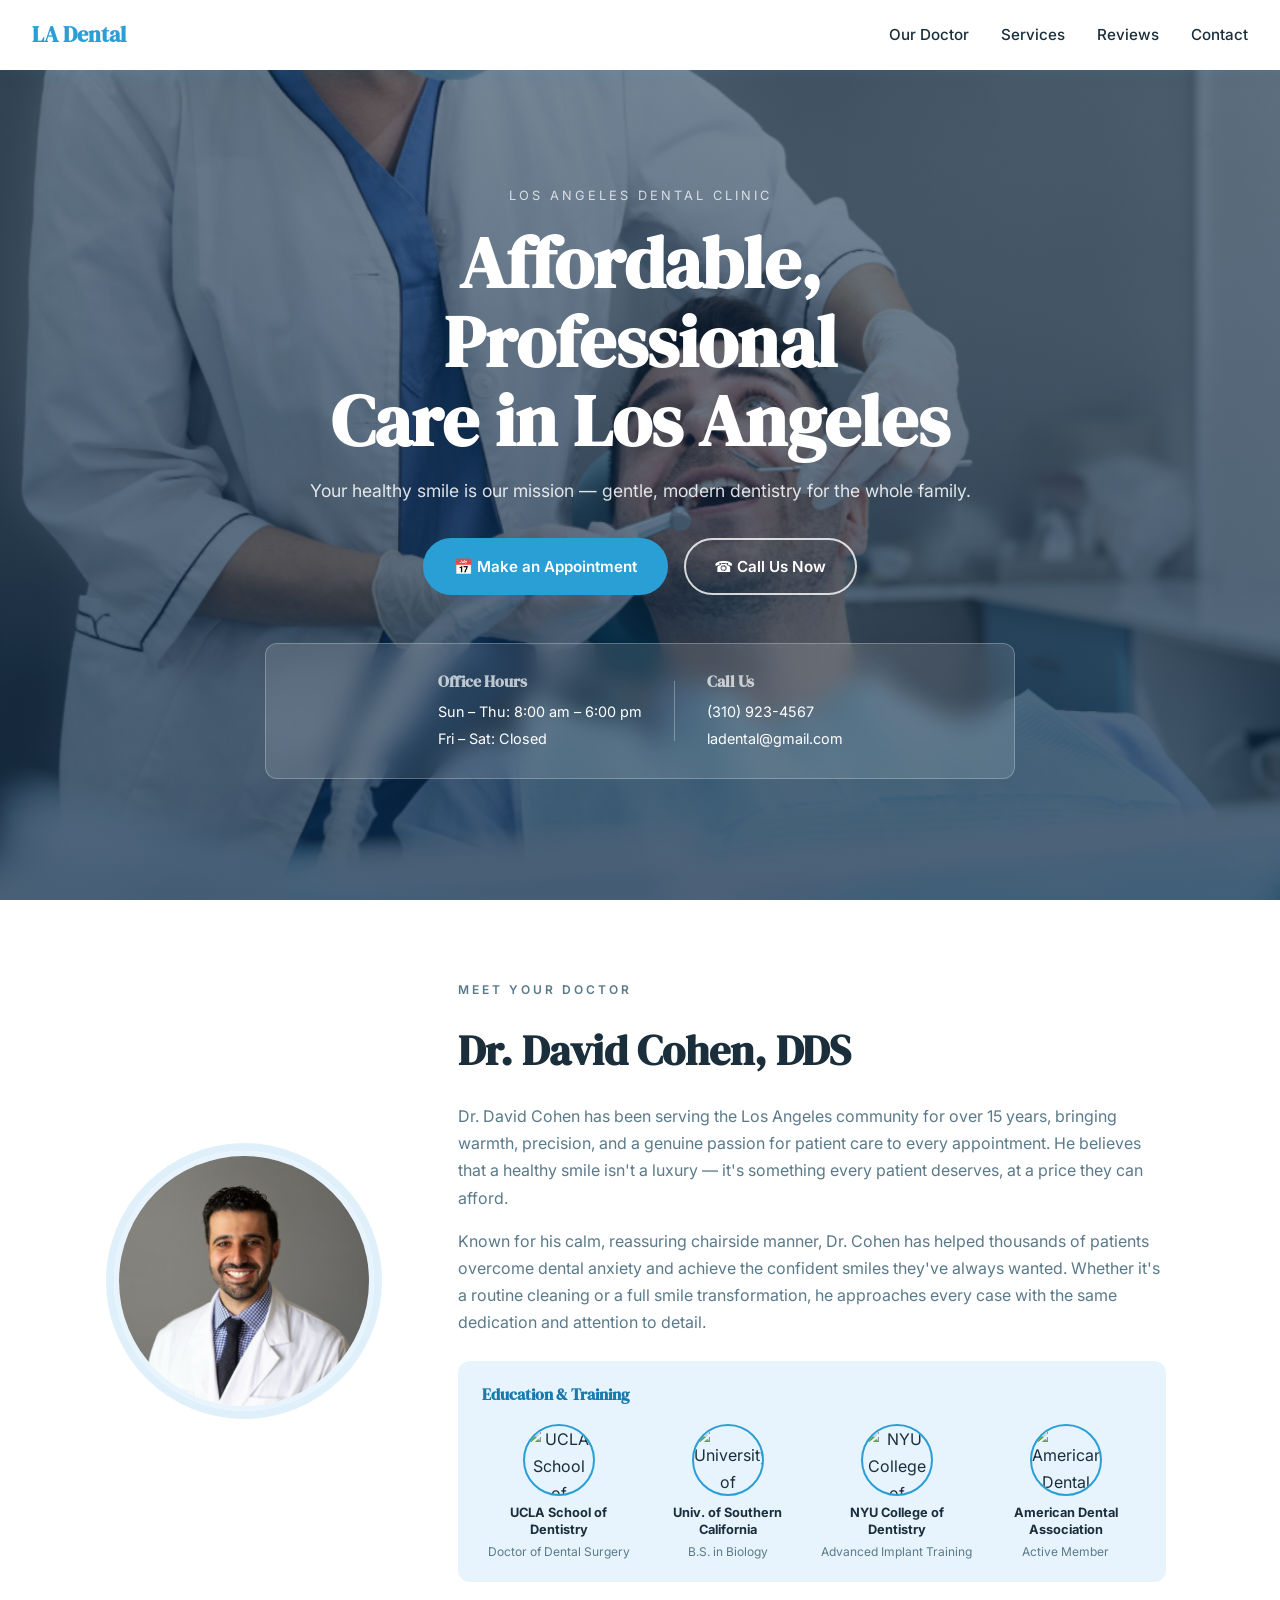
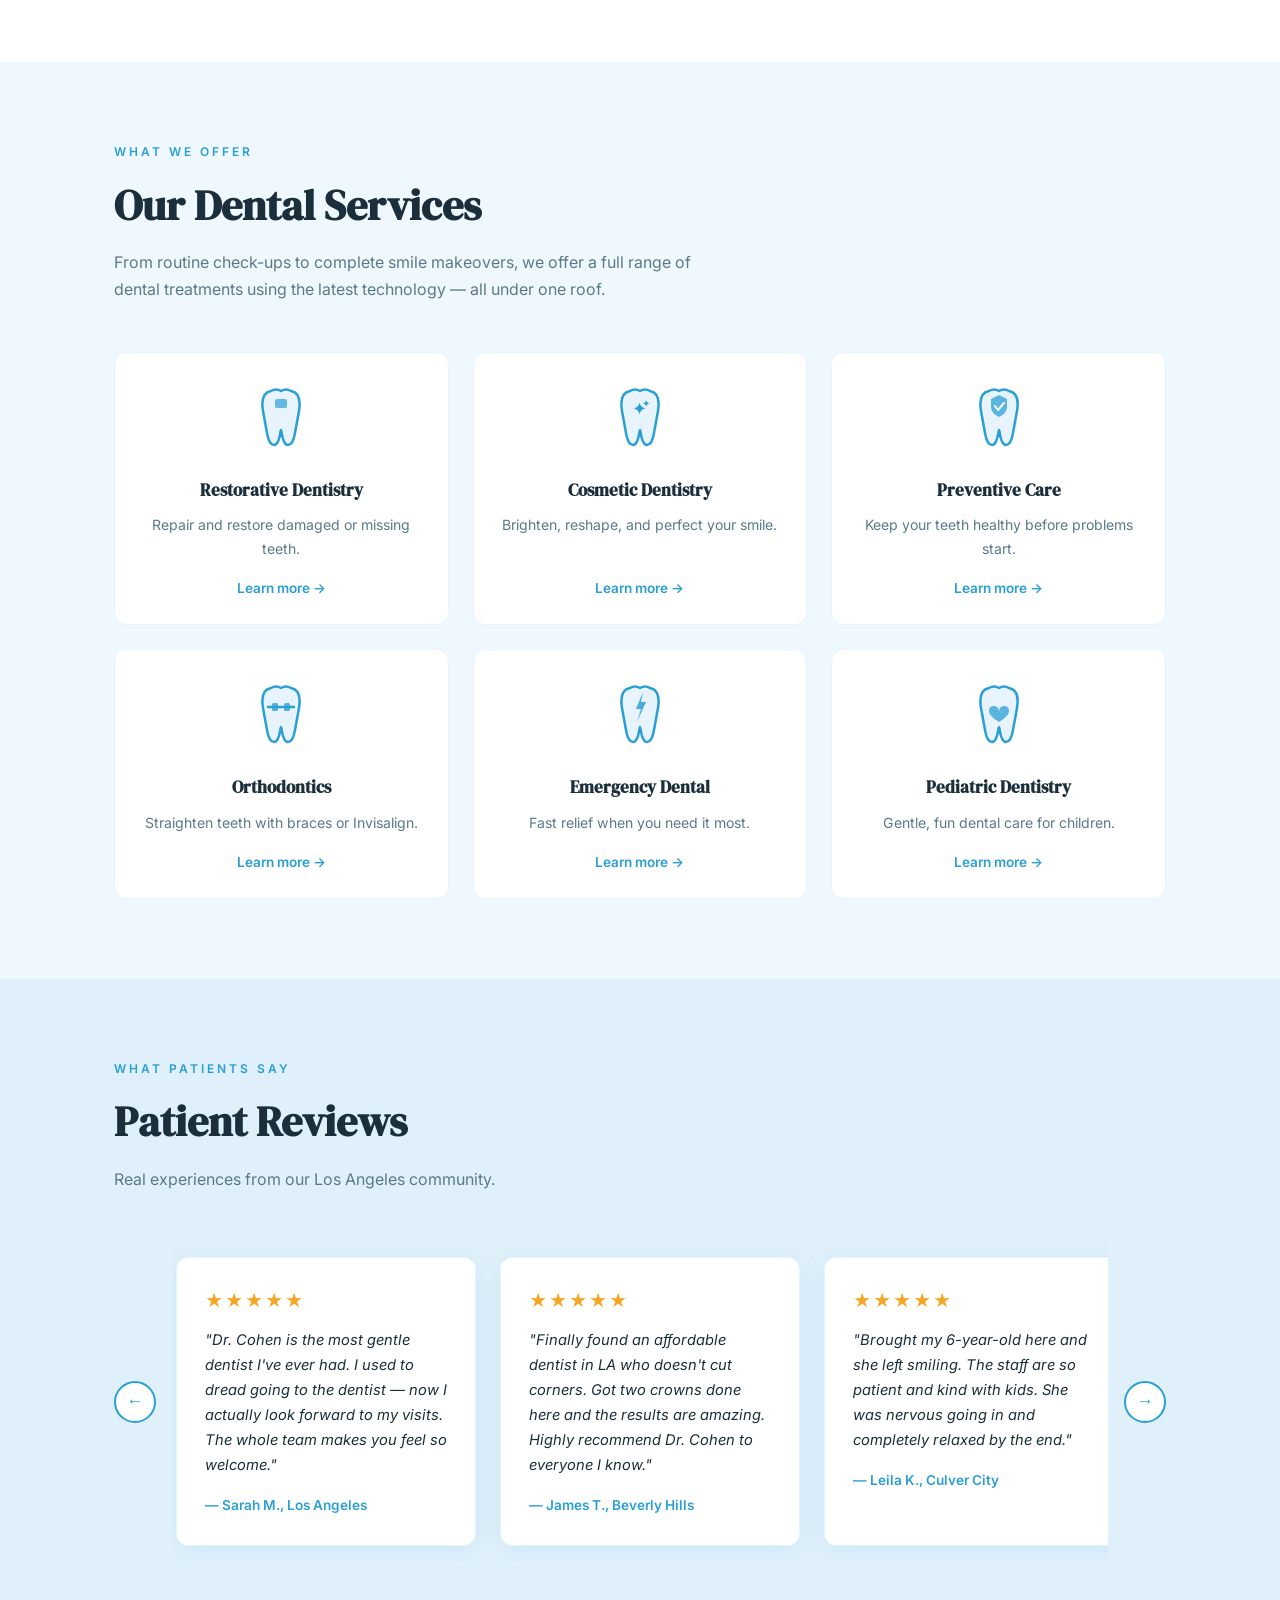
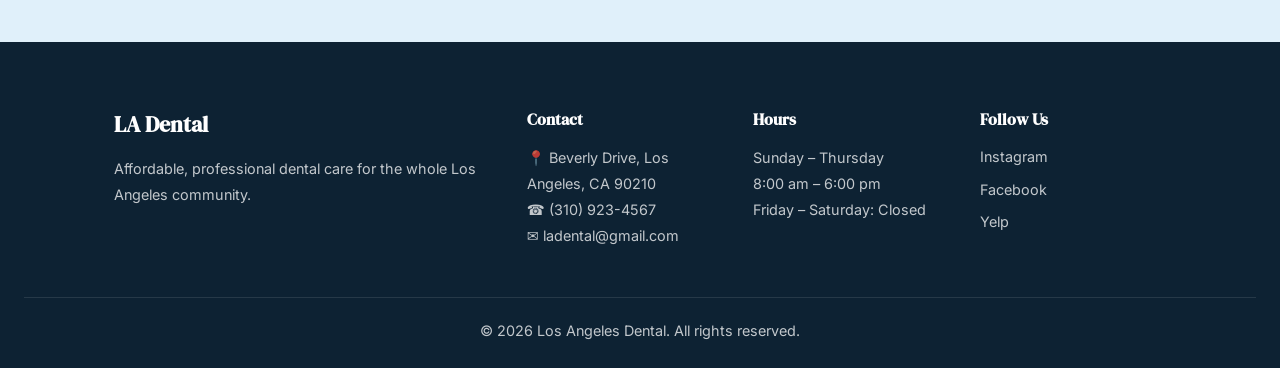
==== index.html @ fa9f9b4f "Initial commit — LA Dental website with all pages and images" ====
<!DOCTYPE html>
<html lang="en">
<head>
  <meta charset="UTF-8" />
  <meta name="viewport" content="width=device-width, initial-scale=1.0" />
  <title>Los Angeles Dental — Affordable Professional Care</title>
  <link rel="preconnect" href="https://fonts.googleapis.com" />
  <link rel="preconnect" href="https://fonts.gstatic.com" crossorigin />
  <link href="https://fonts.googleapis.com/css2?family=DM+Serif+Display:ital@0;1&family=Inter:wght@400;500;600&display=swap" rel="stylesheet" />
  <link rel="stylesheet" href="style.css" />
</head>
<body>

  <!-- NAVBAR -->
  <nav class="navbar">
    <a href="#hero" class="nav-logo">LA Dental</a>
    <button class="nav-toggle" id="navToggle" aria-label="Open navigation">
      <span></span><span></span><span></span>
    </button>
    <ul class="nav-links" id="navLinks">
      <li><a href="#about">Our Doctor</a></li>
      <li><a href="#services">Services</a></li>
      <li><a href="#reviews">Reviews</a></li>
      <li><a href="#footer">Contact</a></li>
    </ul>
  </nav>

  <!-- HERO -->
  <section class="hero" id="hero">
    <img class="hero-bg" src="begining photo.png" alt="Dentist treating a patient with a smile" />
    <div class="hero-overlay"></div>

    <div class="hero-content">
      <p class="hero-eyebrow">Los Angeles Dental Clinic</p>
      <h1>Affordable, Professional<br />Care in Los Angeles</h1>
      <p class="hero-tagline">Your healthy smile is our mission — gentle, modern dentistry for the whole family.</p>

      <div class="hero-buttons">
        <a href="https://wa.me/13109234567" class="btn btn-primary">📅 Make an Appointment</a>
        <a href="tel:+13109234567" class="btn btn-outline">☎ Call Us Now</a>
      </div>

      <!-- Frosted glass info box -->
      <div class="hero-info-box">
        <div class="info-col">
          <h4>Office Hours</h4>
          <p>Sun – Thu: 8:00 am – 6:00 pm</p>
          <p>Fri – Sat: Closed</p>
        </div>
        <div class="info-divider"></div>
        <div class="info-col">
          <h4>Call Us</h4>
          <p>(310) 923-4567</p>
          <p>ladental@gmail.com</p>
        </div>
      </div>
    </div>
  </section>

  <!-- ABOUT THE DOCTOR -->
  <section class="about section" id="about">
    <div class="container about-grid">
      <div class="about-image-wrap">
        <img src="dentist picture.jpeg" alt="Dr. David Cohen" class="doctor-photo" />
      </div>
      <div class="about-text">
        <p class="section-label">Meet Your Doctor</p>
        <h2>Dr. David Cohen, DDS</h2>
        <p>
          Dr. David Cohen has been serving the Los Angeles community for over 15 years,
          bringing warmth, precision, and a genuine passion for patient care to every
          appointment. He believes that a healthy smile isn't a luxury — it's something
          every patient deserves, at a price they can afford.
        </p>
        <p>
          Known for his calm, reassuring chairside manner, Dr. Cohen has helped thousands
          of patients overcome dental anxiety and achieve the confident smiles they've
          always wanted. Whether it's a routine cleaning or a full smile transformation,
          he approaches every case with the same dedication and attention to detail.
        </p>
        <div class="education">
          <h4>Education & Training</h4>
          <div class="school-row">

            <div class="school-card">
              <img src="https://placehold.co/80x80/e8f4fd/2a9fd6?text=UCLA" alt="UCLA School of Dentistry" />
              <div class="school-info">
                <strong>UCLA School of Dentistry</strong>
                <span>Doctor of Dental Surgery</span>
              </div>
            </div>

            <div class="school-card">
              <img src="https://placehold.co/80x80/e8f4fd/2a9fd6?text=USC" alt="University of Southern California" />
              <div class="school-info">
                <strong>Univ. of Southern California</strong>
                <span>B.S. in Biology</span>
              </div>
            </div>

            <div class="school-card">
              <img src="https://placehold.co/80x80/e8f4fd/2a9fd6?text=NYU" alt="NYU College of Dentistry" />
              <div class="school-info">
                <strong>NYU College of Dentistry</strong>
                <span>Advanced Implant Training</span>
              </div>
            </div>

            <div class="school-card">
              <img src="https://placehold.co/80x80/e8f4fd/2a9fd6?text=ADA" alt="American Dental Association" />
              <div class="school-info">
                <strong>American Dental Association</strong>
                <span>Active Member</span>
              </div>
            </div>

          </div>
        </div>
      </div>
    </div>
  </section>

  <!-- OUR SERVICES -->
  <section class="services section" id="services">
    <div class="container">
      <p class="section-label">What We Offer</p>
      <h2>Our Dental Services</h2>
      <p class="section-sub">
        From routine check-ups to complete smile makeovers, we offer a full range
        of dental treatments using the latest technology — all under one roof.
      </p>

      <div class="services-grid">

        <a class="service-card" href="restorative.html">
          <div class="service-icon">
            <!-- Tooth with filling mark -->
            <svg viewBox="0 0 60 72" fill="none" xmlns="http://www.w3.org/2000/svg">
              <path d="M12 26Q9 8 20 6Q25 3 30 6Q35 3 40 6Q51 8 48 26L44 48Q42 60 37 60Q33 60 31 50Q30.5 45 30 45Q29.5 45 29 50Q27 60 23 60Q18 60 16 48Z" fill="#e8f4fd" stroke="#2a9fd6" stroke-width="2.5" stroke-linejoin="round"/>
              <rect x="24" y="14" width="12" height="9" rx="2" fill="#2a9fd6" opacity="0.7"/>
            </svg>
          </div>
          <h3>Restorative Dentistry</h3>
          <p>Repair and restore damaged or missing teeth.</p>
          <span class="card-link">Learn more →</span>
        </a>

        <a class="service-card" href="cosmetic.html">
          <div class="service-icon">
            <!-- Tooth with sparkles -->
            <svg viewBox="0 0 60 72" fill="none" xmlns="http://www.w3.org/2000/svg">
              <path d="M12 26Q9 8 20 6Q25 3 30 6Q35 3 40 6Q51 8 48 26L44 48Q42 60 37 60Q33 60 31 50Q30.5 45 30 45Q29.5 45 29 50Q27 60 23 60Q18 60 16 48Z" fill="#e8f4fd" stroke="#2a9fd6" stroke-width="2.5" stroke-linejoin="round"/>
              <text x="22" y="30" font-size="18" fill="#2a9fd6">✦</text>
              <text x="32" y="22" font-size="10" fill="#2a9fd6">✦</text>
            </svg>
          </div>
          <h3>Cosmetic Dentistry</h3>
          <p>Brighten, reshape, and perfect your smile.</p>
          <span class="card-link">Learn more →</span>
        </a>

        <a class="service-card" href="preventive.html">
          <div class="service-icon">
            <!-- Tooth with shield check -->
            <svg viewBox="0 0 60 72" fill="none" xmlns="http://www.w3.org/2000/svg">
              <path d="M12 26Q9 8 20 6Q25 3 30 6Q35 3 40 6Q51 8 48 26L44 48Q42 60 37 60Q33 60 31 50Q30.5 45 30 45Q29.5 45 29 50Q27 60 23 60Q18 60 16 48Z" fill="#e8f4fd" stroke="#2a9fd6" stroke-width="2.5" stroke-linejoin="round"/>
              <path d="M30 10 L38 14 L38 22 Q38 28 30 32 Q22 28 22 22 L22 14 Z" fill="#2a9fd6" opacity="0.75"/>
              <polyline points="26,21 29,25 35,18" stroke="white" stroke-width="2" stroke-linecap="round" stroke-linejoin="round"/>
            </svg>
          </div>
          <h3>Preventive Care</h3>
          <p>Keep your teeth healthy before problems start.</p>
          <span class="card-link">Learn more →</span>
        </a>

        <a class="service-card" href="orthodontics.html">
          <div class="service-icon">
            <!-- Tooth with braces lines -->
            <svg viewBox="0 0 60 72" fill="none" xmlns="http://www.w3.org/2000/svg">
              <path d="M12 26Q9 8 20 6Q25 3 30 6Q35 3 40 6Q51 8 48 26L44 48Q42 60 37 60Q33 60 31 50Q30.5 45 30 45Q29.5 45 29 50Q27 60 23 60Q18 60 16 48Z" fill="#e8f4fd" stroke="#2a9fd6" stroke-width="2.5" stroke-linejoin="round"/>
              <line x1="16" y1="25" x2="44" y2="25" stroke="#2a9fd6" stroke-width="2.5"/>
              <rect x="21" y="21" width="6" height="8" rx="1.5" fill="#2a9fd6" opacity="0.8"/>
              <rect x="33" y="21" width="6" height="8" rx="1.5" fill="#2a9fd6" opacity="0.8"/>
            </svg>
          </div>
          <h3>Orthodontics</h3>
          <p>Straighten teeth with braces or Invisalign.</p>
          <span class="card-link">Learn more →</span>
        </a>

        <a class="service-card" href="emergency.html">
          <div class="service-icon">
            <!-- Tooth with lightning bolt -->
            <svg viewBox="0 0 60 72" fill="none" xmlns="http://www.w3.org/2000/svg">
              <path d="M12 26Q9 8 20 6Q25 3 30 6Q35 3 40 6Q51 8 48 26L44 48Q42 60 37 60Q33 60 31 50Q30.5 45 30 45Q29.5 45 29 50Q27 60 23 60Q18 60 16 48Z" fill="#e8f4fd" stroke="#2a9fd6" stroke-width="2.5" stroke-linejoin="round"/>
              <polygon points="33,10 26,27 31,27 27,40 36,20 31,20" fill="#2a9fd6" opacity="0.85"/>
            </svg>
          </div>
          <h3>Emergency Dental</h3>
          <p>Fast relief when you need it most.</p>
          <span class="card-link">Learn more →</span>
        </a>

        <a class="service-card" href="pediatric.html">
          <div class="service-icon">
            <!-- Small tooth with heart -->
            <svg viewBox="0 0 60 72" fill="none" xmlns="http://www.w3.org/2000/svg">
              <path d="M12 26Q9 8 20 6Q25 3 30 6Q35 3 40 6Q51 8 48 26L44 48Q42 60 37 60Q33 60 31 50Q30.5 45 30 45Q29.5 45 29 50Q27 60 23 60Q18 60 16 48Z" fill="#e8f4fd" stroke="#2a9fd6" stroke-width="2.5" stroke-linejoin="round"/>
              <path d="M30 30 Q30 24 25 24 Q20 24 20 29 Q20 34 30 40 Q40 34 40 29 Q40 24 35 24 Q30 24 30 30Z" fill="#2a9fd6" opacity="0.75"/>
            </svg>
          </div>
          <h3>Pediatric Dentistry</h3>
          <p>Gentle, fun dental care for children.</p>
          <span class="card-link">Learn more →</span>
        </a>

      </div>
    </div>
  </section>

  <!-- PATIENT REVIEWS -->
  <section class="reviews section" id="reviews">
    <div class="container">
      <p class="section-label">What Patients Say</p>
      <h2>Patient Reviews</h2>
      <p class="section-sub">Real experiences from our Los Angeles community.</p>

      <div class="reviews-wrapper">
        <button class="review-arrow left" id="reviewPrev" aria-label="Previous review">&#8592;</button>
        <div class="reviews-track" id="reviewsTrack">

          <div class="review-card">
            <div class="stars">★★★★★</div>
            <p>"Dr. Cohen is the most gentle dentist I've ever had. I used to dread going to the dentist — now I actually look forward to my visits. The whole team makes you feel so welcome."</p>
            <div class="reviewer">— Sarah M., Los Angeles</div>
          </div>

          <div class="review-card">
            <div class="stars">★★★★★</div>
            <p>"Finally found an affordable dentist in LA who doesn't cut corners. Got two crowns done here and the results are amazing. Highly recommend Dr. Cohen to everyone I know."</p>
            <div class="reviewer">— James T., Beverly Hills</div>
          </div>

          <div class="review-card">
            <div class="stars">★★★★★</div>
            <p>"Brought my 6-year-old here and she left smiling. The staff are so patient and kind with kids. She was nervous going in and completely relaxed by the end."</p>
            <div class="reviewer">— Leila K., Culver City</div>
          </div>

          <div class="review-card">
            <div class="stars">★★★★★</div>
            <p>"Had a dental emergency on a Sunday and they fit me in within the hour. The pain relief was immediate. I can't thank Dr. Cohen and his team enough for being there when I needed them."</p>
            <div class="reviewer">— Marcus R., Santa Monica</div>
          </div>

          <div class="review-card">
            <div class="stars">★★★★★</div>
            <p>"Got Invisalign here and my teeth look completely different. Dr. Cohen walked me through every step and always made sure I was comfortable. 100% worth it."</p>
            <div class="reviewer">— Priya N., West Hollywood</div>
          </div>

        </div>
        <button class="review-arrow right" id="reviewNext" aria-label="Next review">&#8594;</button>
      </div>
    </div>
  </section>

  <!-- FOOTER -->
  <footer class="footer" id="footer">
    <div class="container footer-grid">
      <div class="footer-col">
        <h3>LA Dental</h3>
        <p>Affordable, professional dental care for the whole Los Angeles community.</p>
      </div>
      <div class="footer-col">
        <h4>Contact</h4>
        <p>📍 Beverly Drive, Los Angeles, CA 90210</p>
        <p>☎ (310) 923-4567</p>
        <p>✉️ ladental@gmail.com</p>
      </div>
      <div class="footer-col">
        <h4>Hours</h4>
        <p>Sunday – Thursday</p>
        <p>8:00 am – 6:00 pm</p>
        <p>Friday – Saturday: Closed</p>
      </div>
      <div class="footer-col">
        <h4>Follow Us</h4>
        <div class="footer-links">
          <a href="#">Instagram</a>
          <a href="#">Facebook</a>
          <a href="#">Yelp</a>
        </div>
      </div>
    </div>
    <div class="footer-bottom">
      <p>© 2026 Los Angeles Dental. All rights reserved.</p>
    </div>
  </footer>

  <script src="script.js"></script>
</body>
</html>
---- style.css ----
/* =============================================
   GOOGLE FONT
============================================= */
@import url('https://fonts.googleapis.com/css2?family=DM+Serif+Display:ital@0;1&family=Inter:wght@400;500;600&display=swap');


/* =============================================
   RESET & BASE
============================================= */
*, *::before, *::after {
  box-sizing: border-box;
  margin: 0;
  padding: 0;
}

html { scroll-behavior: smooth; }

body {
  font-family: 'Inter', system-ui, sans-serif;
  background-color: var(--clr-bg);
  color: var(--clr-text);
  line-height: 1.7;
  animation: pageFadeIn 0.4s ease both;
}

img { display: block; max-width: 100%; height: auto; }
a  { text-decoration: none; color: inherit; }
ul { list-style: none; }

h1, h2, h3, h4, .nav-logo {
  font-family: 'DM Serif Display', serif;
}


/* =============================================
   CSS VARIABLES
============================================= */
:root {
  --clr-bg:          #f0f8ff; /* very light sky blue page background */
  --clr-bg-alt:      #e0f0fa; /* slightly deeper blue for alternate sections */
  --clr-blue:        #2a9fd6; /* main brand blue — buttons, accents */
  --clr-blue-dk:     #1a7aad; /* darker blue for hover states */
  --clr-blue-light:  #e8f4fd; /* pale blue for card backgrounds */
  --clr-white:       #ffffff;
  --clr-text:        #1a2e3b; /* deep navy for body text */
  --clr-muted:       #5a7a8a; /* softer blue-grey for subtitles */

  --max-width:    1100px;
  --section-pad:  5rem 1.5rem;
  --radius:       12px;
  --shadow:       0 4px 24px rgba(42, 159, 214, 0.10);
}


/* =============================================
   UTILITIES
============================================= */
.container {
  max-width: var(--max-width);
  margin: 0 auto;
  padding: 0 1.5rem;
}

.section { padding: var(--section-pad); }

/* Alternate sections use slightly deeper bg */
.reviews { background-color: var(--clr-bg-alt); }

/* Small uppercase label above section headings */
.section-label {
  font-size: 0.75rem;
  font-weight: 600;
  letter-spacing: 3px;
  text-transform: uppercase;
  color: var(--clr-blue);
  margin-bottom: 0.5rem;
}

.section h2 {
  font-size: clamp(1.8rem, 4vw, 2.6rem);
  color: var(--clr-text);
  margin-bottom: 0.5rem;
}

.section-sub {
  color: var(--clr-muted);
  max-width: 600px;
  margin-bottom: 3rem;
}

/* Primary blue button */
.btn {
  display: inline-block;
  padding: 0.85rem 1.8rem;
  border-radius: 50px;
  font-weight: 600;
  font-size: 0.95rem;
  cursor: pointer;
  transition: background-color 0.2s, transform 0.15s, color 0.2s;
}

.btn-primary {
  background-color: var(--clr-blue);
  color: var(--clr-white);
  border: 2px solid var(--clr-blue);
}

.btn-primary:hover {
  background-color: var(--clr-blue-dk);
  border-color: var(--clr-blue-dk);
  transform: translateY(-2px);
}

/* Ghost/outline button */
.btn-outline {
  background-color: transparent;
  color: var(--clr-white);
  border: 2px solid rgba(255,255,255,0.8);
}

.btn-outline:hover {
  background-color: rgba(255,255,255,0.15);
  transform: translateY(-2px);
}


/* =============================================
   PAGE TRANSITIONS
============================================= */
@keyframes pageFadeIn {
  from { opacity: 0; transform: translateY(8px); }
  to   { opacity: 1; transform: translateY(0); }
}

body.fade-out {
  animation: pageFadeOut 0.3s ease both;
}

@keyframes pageFadeOut {
  from { opacity: 1; }
  to   { opacity: 0; }
}


/* =============================================
   NAVBAR
============================================= */
.navbar {
  position: fixed;
  top: 0; left: 0; right: 0;
  z-index: 1000;
  display: flex;
  align-items: center;
  justify-content: space-between;
  padding: 1rem 2rem;
  background-color: var(--clr-white);
  box-shadow: 0 2px 16px rgba(42,159,214,0.12);
}

.nav-logo {
  font-size: 1.4rem;
  font-weight: 700;
  color: var(--clr-blue);
}

.nav-links {
  display: flex;
  gap: 2rem;
}

.nav-links a {
  font-size: 0.95rem;
  font-weight: 500;
  color: var(--clr-text);
  transition: color 0.2s;
}

.nav-links a:hover { color: var(--clr-blue); }

.nav-toggle {
  display: none;
  flex-direction: column;
  gap: 5px;
  background: none;
  border: none;
  cursor: pointer;
}

.nav-toggle span {
  display: block;
  width: 24px;
  height: 2px;
  background-color: var(--clr-blue);
  border-radius: 2px;
  transition: all 0.3s;
}


/* =============================================
   HERO
   Full-screen image with overlay, centred text,
   two buttons, and a frosted glass info box.
============================================= */
.hero {
  position: relative;
  min-height: 100vh;
  display: flex;
  align-items: center;
  justify-content: center;
  text-align: center;
  padding: 8rem 1.5rem 4rem;
  overflow: hidden;
}

/* The background photo fills the full section */
.hero-bg {
  position: absolute;
  inset: 0;
  width: 100%;
  height: 100%;
  object-fit: cover;
  object-position: center top;
  z-index: 0;
}

/* Dark blue tinted overlay so white text stays readable */
.hero-overlay {
  position: absolute;
  inset: 0;
  background: linear-gradient(
    to bottom,
    rgba(10, 40, 70, 0.55) 0%,
    rgba(10, 40, 70, 0.70) 100%
  );
  z-index: 1;
}

.hero-content {
  position: relative;
  z-index: 2;
  color: var(--clr-white);
  max-width: 750px;
  width: 100%;
}

.hero-eyebrow {
  font-size: 0.8rem;
  letter-spacing: 3px;
  text-transform: uppercase;
  color: rgba(255,255,255,0.75);
  margin-bottom: 1rem;
}

.hero h1 {
  font-size: clamp(2.4rem, 7vw, 4.5rem);
  line-height: 1.1;
  margin-bottom: 1rem;
}

.hero-tagline {
  font-size: 1.1rem;
  color: rgba(255,255,255,0.85);
  margin-bottom: 2rem;
}

.hero-buttons {
  display: flex;
  gap: 1rem;
  justify-content: center;
  flex-wrap: wrap;
  margin-bottom: 3rem;
}

/* Frosted glass info box */
.hero-info-box {
  display: flex;
  align-items: center;
  gap: 2rem;
  justify-content: center;
  background: rgba(255, 255, 255, 0.12);
  backdrop-filter: blur(12px);
  -webkit-backdrop-filter: blur(12px);
  border: 1px solid rgba(255,255,255,0.25);
  border-radius: var(--radius);
  padding: 1.5rem 2.5rem;
  text-align: left;
}

.info-col h4 {
  font-family: 'DM Serif Display', serif;
  font-size: 1rem;
  color: rgba(255,255,255,0.7);
  margin-bottom: 0.3rem;
}

.info-col p {
  font-size: 0.9rem;
  color: var(--clr-white);
  margin-bottom: 0.15rem;
}

.info-divider {
  width: 1px;
  height: 60px;
  background: rgba(255,255,255,0.3);
}


/* =============================================
   ABOUT THE DOCTOR
============================================= */
.about { background-color: var(--clr-white); }

.about-grid {
  display: grid;
  grid-template-columns: 280px 1fr;
  gap: 4rem;
  align-items: center;
}

/* Circular doctor photo */
.doctor-photo {
  width: 260px;
  height: 260px;
  border-radius: 50%;
  object-fit: cover;
  border: 5px solid var(--clr-blue-light);
  box-shadow: 0 0 0 8px var(--clr-bg-alt);
}

.about-text h2 { margin-bottom: 1rem; }

.about-text p {
  color: var(--clr-muted);
  margin-bottom: 1rem;
}

.education {
  margin-top: 1.5rem;
  padding: 1.25rem 1.5rem;
  background: var(--clr-blue-light);
  border-radius: var(--radius);
}

.education h4 {
  color: var(--clr-blue-dk);
  margin-bottom: 1rem;
  font-size: 1rem;
}

/* Horizontal row of school cards */
.school-row {
  display: flex;
  gap: 1rem;
  flex-wrap: wrap;
}

.school-card {
  display: flex;
  flex-direction: column;
  align-items: center;
  text-align: center;
  gap: 0.6rem;
  flex: 1;
  min-width: 120px;
}

.school-card img {
  width: 72px;
  height: 72px;
  border-radius: 50%;
  object-fit: cover;
  border: 2px solid var(--clr-blue);
}

.school-info {
  display: flex;
  flex-direction: column;
  gap: 0.2rem;
}

.school-info strong {
  font-size: 0.8rem;
  color: var(--clr-text);
  line-height: 1.3;
}

.school-info span {
  font-size: 0.75rem;
  color: var(--clr-muted);
}


/* =============================================
   SERVICES
   6-card grid. Each card has an SVG tooth icon,
   title, short description, and a "learn more" link.
   Clicking the card navigates to the service page.
============================================= */
.services { background-color: var(--clr-bg); }

.services-grid {
  display: grid;
  grid-template-columns: repeat(3, 1fr);
  gap: 1.5rem;
}

.service-card {
  background: var(--clr-white);
  border: 1.5px solid var(--clr-blue-light);
  border-radius: var(--radius);
  padding: 2rem 1.5rem 1.5rem;
  text-align: center;
  cursor: pointer;
  transition: transform 0.2s, box-shadow 0.2s, border-color 0.2s;
  display: flex;
  flex-direction: column;
  align-items: center;
}

.service-card:hover {
  transform: translateY(-5px);
  box-shadow: var(--shadow);
  border-color: var(--clr-blue);
}

.service-icon {
  width: 72px;
  height: 72px;
  margin-bottom: 1.25rem;
}

.service-icon svg { width: 100%; height: 100%; }

.service-card h3 {
  font-size: 1.05rem;
  color: var(--clr-text);
  margin-bottom: 0.5rem;
}

.service-card p {
  font-size: 0.88rem;
  color: var(--clr-muted);
  flex-grow: 1;
  margin-bottom: 1rem;
}

.card-link {
  font-size: 0.85rem;
  font-weight: 600;
  color: var(--clr-blue);
  transition: color 0.2s;
}

.service-card:hover .card-link { color: var(--clr-blue-dk); }


/* =============================================
   PATIENT REVIEWS
   Horizontally scrollable cards with prev/next arrows.
============================================= */
.reviews-wrapper {
  position: relative;
  display: flex;
  align-items: center;
  gap: 1rem;
}

.reviews-track {
  display: flex;
  gap: 1.5rem;
  overflow-x: auto;
  scroll-behavior: smooth;
  padding: 1rem 0.25rem;
  /* hide the scrollbar visually */
  scrollbar-width: none;
}

.reviews-track::-webkit-scrollbar { display: none; }

.review-card {
  min-width: 300px;
  max-width: 300px;
  background: var(--clr-white);
  border-radius: var(--radius);
  padding: 1.75rem;
  box-shadow: var(--shadow);
  border: 1px solid var(--clr-blue-light);
  flex-shrink: 0;
}

.stars {
  color: #f5a623;
  font-size: 1.1rem;
  margin-bottom: 0.75rem;
  letter-spacing: 2px;
}

.review-card p {
  font-size: 0.92rem;
  color: var(--clr-text);
  line-height: 1.7;
  font-style: italic;
  margin-bottom: 1rem;
}

.reviewer {
  font-size: 0.85rem;
  font-weight: 600;
  color: var(--clr-blue);
}

/* Prev / Next arrow buttons */
.review-arrow {
  flex-shrink: 0;
  width: 42px;
  height: 42px;
  border-radius: 50%;
  border: 2px solid var(--clr-blue);
  background: var(--clr-white);
  color: var(--clr-blue);
  font-size: 1.1rem;
  cursor: pointer;
  transition: background 0.2s, color 0.2s;
  display: flex;
  align-items: center;
  justify-content: center;
}

.review-arrow:hover {
  background: var(--clr-blue);
  color: var(--clr-white);
}


/* =============================================
   FOOTER
============================================= */
.footer {
  background-color: #0d2233;
  color: rgba(255,255,255,0.75);
  padding: 4rem 1.5rem 1.5rem;
}

.footer-grid {
  display: grid;
  grid-template-columns: 2fr 1fr 1fr 1fr;
  gap: 2.5rem;
  margin-bottom: 3rem;
}

.footer h3 {
  color: var(--clr-white);
  font-size: 1.4rem;
  margin-bottom: 0.75rem;
}

.footer h4 {
  color: var(--clr-white);
  font-size: 1rem;
  margin-bottom: 0.75rem;
}

.footer p {
  font-size: 0.9rem;
  line-height: 1.8;
}

.footer-links {
  display: flex;
  flex-direction: column;
  gap: 0.5rem;
}

.footer-links a {
  font-size: 0.9rem;
  color: rgba(255,255,255,0.75);
  transition: color 0.2s;
}

.footer-links a:hover { color: var(--clr-blue); }

.footer-bottom {
  border-top: 1px solid rgba(255,255,255,0.1);
  padding-top: 1.25rem;
  text-align: center;
  font-size: 0.85rem;
}


/* =============================================
   SERVICE SUB-PAGES
   Shared layout for all 6 service detail pages.
============================================= */
.service-hero {
  position: relative;
  height: 380px;
  margin-top: 68px;
  overflow: hidden;
}

.service-hero img {
  width: 100%;
  height: 100%;
  object-fit: cover;
  object-position: center 20%;
}

.service-hero::after {
  content: '';
  position: absolute;
  inset: 0;
  background: linear-gradient(rgba(10,40,70,0.3), rgba(10,40,70,0.65));
}

.service-hero-text {
  position: absolute;
  bottom: 2.5rem;
  left: 0; right: 0;
  text-align: center;
  z-index: 1;
  color: var(--clr-white);
  padding: 0 1.5rem;
}

.service-hero-text h1 {
  font-size: clamp(2rem, 6vw, 3.5rem);
  margin-bottom: 0.4rem;
}

.service-hero-text p {
  font-size: 1.05rem;
  opacity: 0.85;
}

.service-content {
  max-width: var(--max-width);
  margin: 0 auto;
  padding: 3rem 1.5rem 5rem;
}

/* Appointment + Call buttons at top of service page */
.service-ctas {
  display: flex;
  gap: 1rem;
  margin-bottom: 3rem;
  flex-wrap: wrap;
}

.service-ctas .btn-primary {
  color: var(--clr-white);
}

.service-ctas .btn-outline-blue {
  background: transparent;
  color: var(--clr-blue);
  border: 2px solid var(--clr-blue);
  border-radius: 50px;
  padding: 0.85rem 1.8rem;
  font-weight: 600;
  font-size: 0.95rem;
  cursor: pointer;
  transition: background 0.2s, color 0.2s;
  display: inline-block;
}

.service-ctas .btn-outline-blue:hover {
  background: var(--clr-blue);
  color: var(--clr-white);
}

.back-btn {
  display: inline-block;
  margin-bottom: 2rem;
  color: var(--clr-blue);
  font-weight: 600;
  font-size: 0.95rem;
  transition: color 0.2s, transform 0.2s;
}

.back-btn:hover {
  color: var(--clr-blue-dk);
  transform: translateX(-3px);
}

.service-detail-grid {
  display: grid;
  grid-template-columns: 1fr 1fr;
  gap: 3rem;
  align-items: start;
  margin-top: 2rem;
}

.service-detail-img {
  border-radius: var(--radius);
  overflow: hidden;
  box-shadow: var(--shadow);
}

.service-detail-img img {
  width: 100%;
  height: 340px;
  object-fit: cover;
  object-position: center 20%;
}

.service-detail-text h2 {
  font-size: 1.8rem;
  color: var(--clr-text);
  margin-bottom: 1rem;
}

.service-detail-text p {
  color: var(--clr-muted);
  margin-bottom: 1.5rem;
}

.treatment-list {
  list-style: none;
  display: flex;
  flex-direction: column;
  gap: 0.6rem;
}

.treatment-list li {
  display: flex;
  align-items: center;
  gap: 0.75rem;
  padding: 0.75rem 1rem;
  background: var(--clr-blue-light);
  border-radius: 8px;
  font-size: 0.95rem;
  color: var(--clr-text);
  font-weight: 500;
}

.treatment-list li::before {
  content: '✓';
  color: var(--clr-blue);
  font-weight: 700;
  font-size: 1rem;
  flex-shrink: 0;
}


/* =============================================
   MOBILE — MEDIA QUERIES
============================================= */
@media (max-width: 768px) {

  .nav-toggle { display: flex; }

  .nav-links {
    display: none;
    flex-direction: column;
    gap: 0;
    position: absolute;
    top: 100%;
    left: 0; right: 0;
    background-color: var(--clr-white);
    padding: 0.5rem 0 1rem;
    box-shadow: 0 6px 20px rgba(42,159,214,0.15);
  }

  .nav-links.open { display: flex; }

  .nav-links li a {
    display: block;
    padding: 0.85rem 2rem;
    font-size: 1rem;
    border-bottom: 1px solid var(--clr-bg-alt);
    color: var(--clr-text);
  }

  .section { padding: 3rem 1.25rem; }

  .hero-info-box {
    flex-direction: column;
    gap: 1rem;
    text-align: center;
  }

  .info-divider { width: 60px; height: 1px; }

  .about-grid { grid-template-columns: 1fr; text-align: center; }
  .about-image-wrap { display: flex; justify-content: center; }

  .services-grid { grid-template-columns: 1fr; }

  .footer-grid { grid-template-columns: 1fr 1fr; }

  .service-detail-grid { grid-template-columns: 1fr; }

  .service-hero { height: 260px; }
}

@media (min-width: 500px) and (max-width: 900px) {
  .services-grid { grid-template-columns: repeat(2, 1fr); }
}
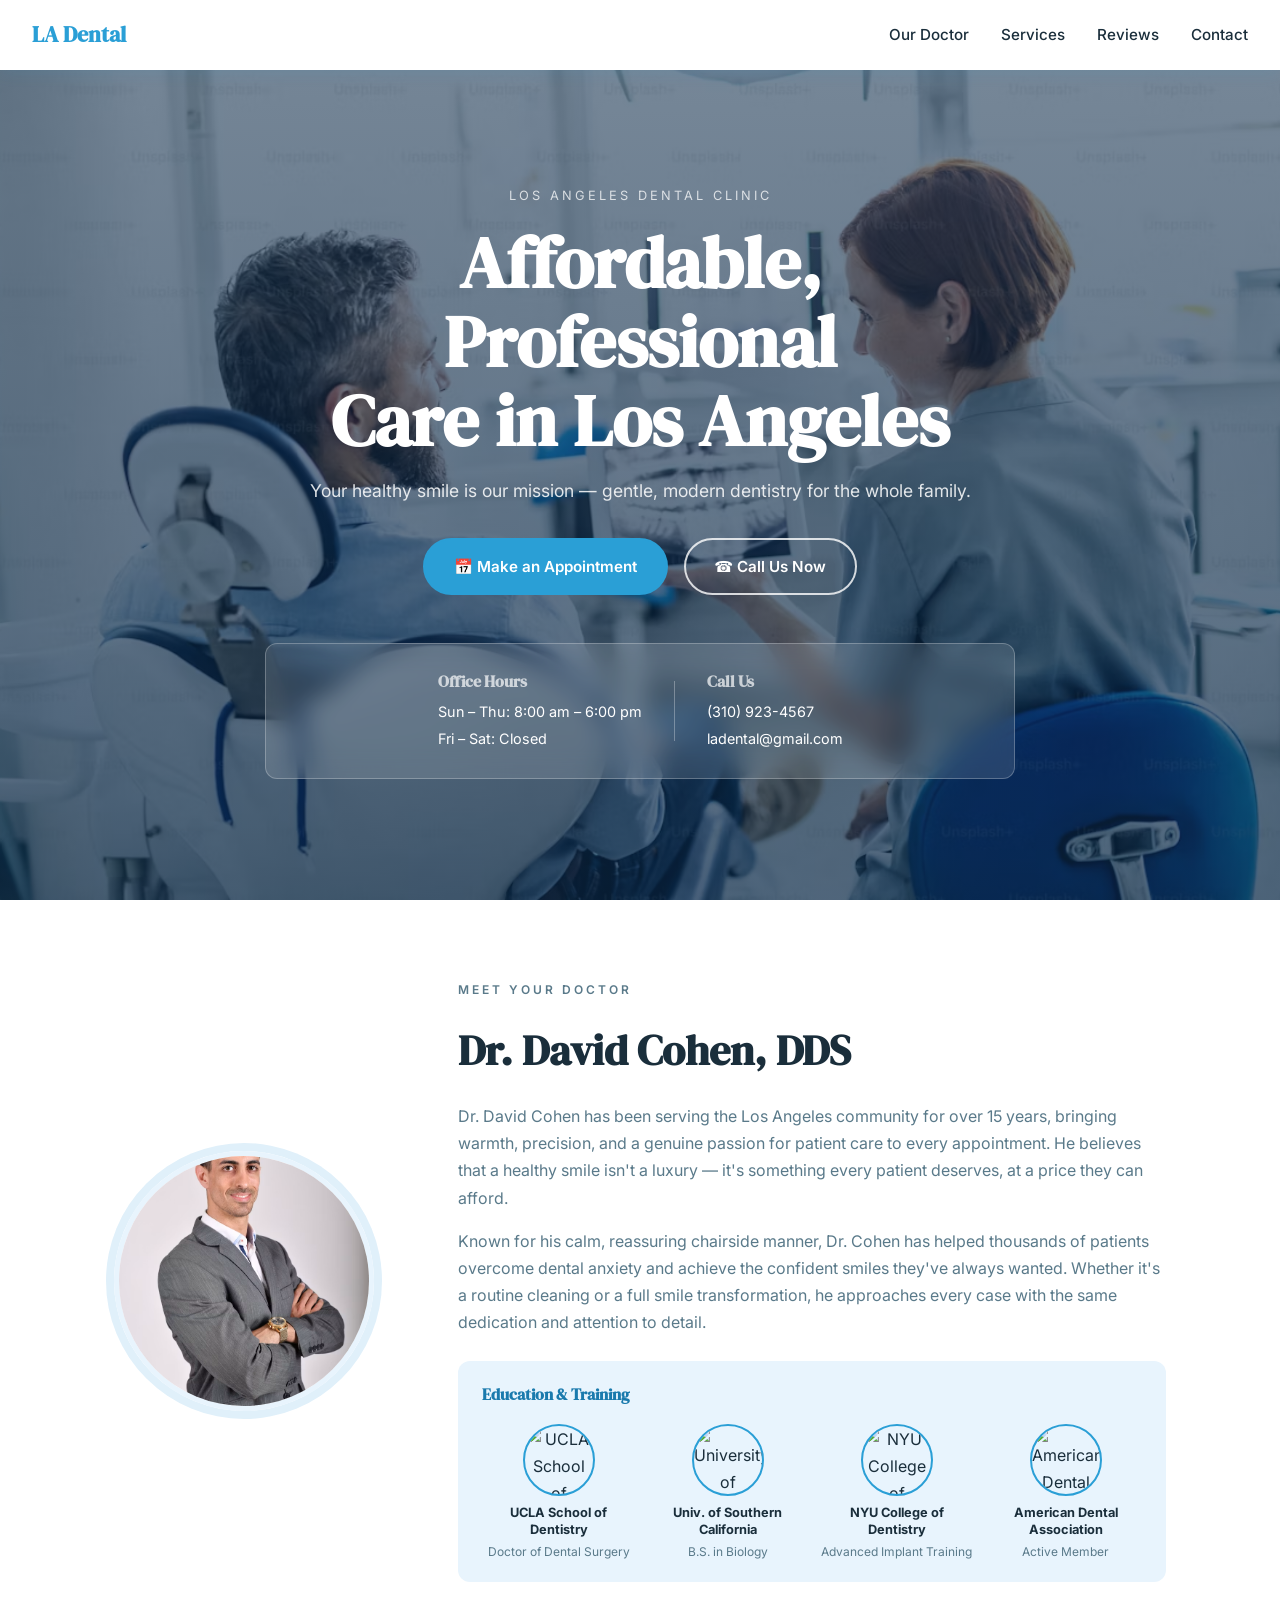
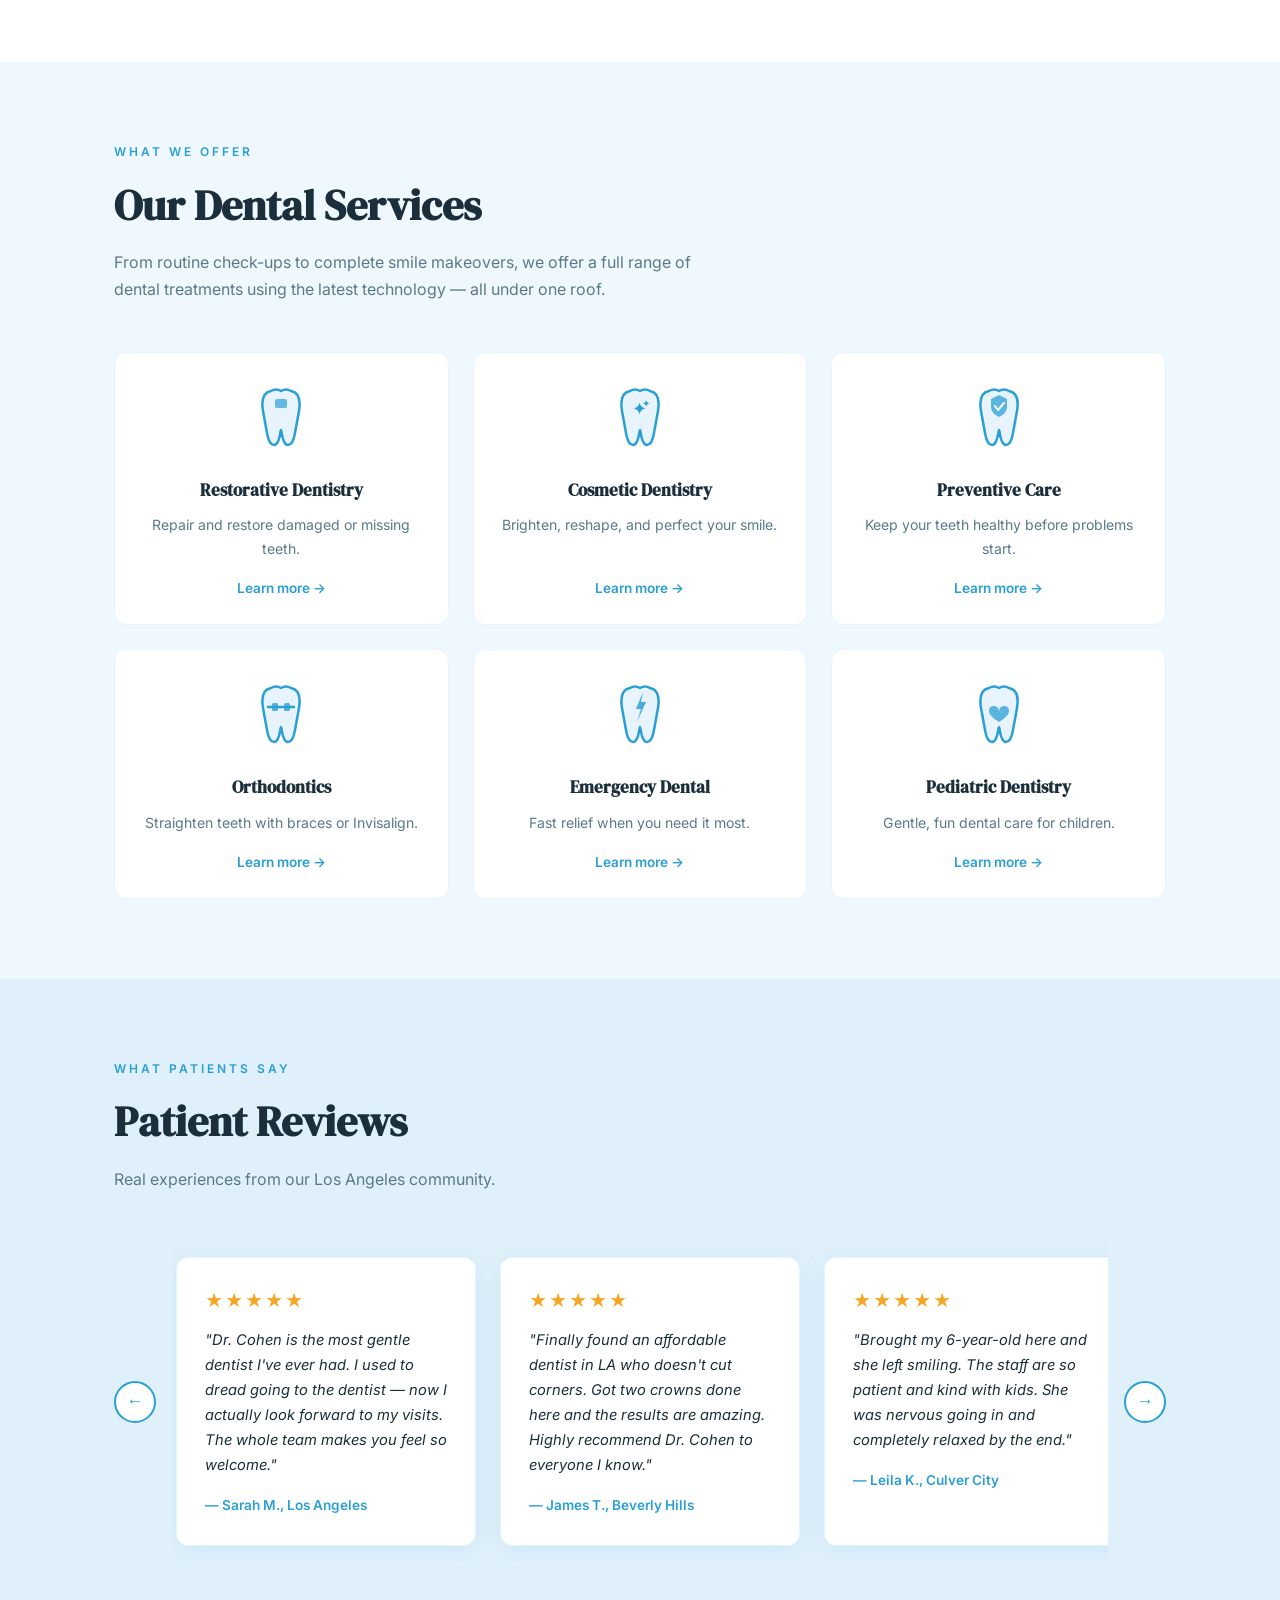
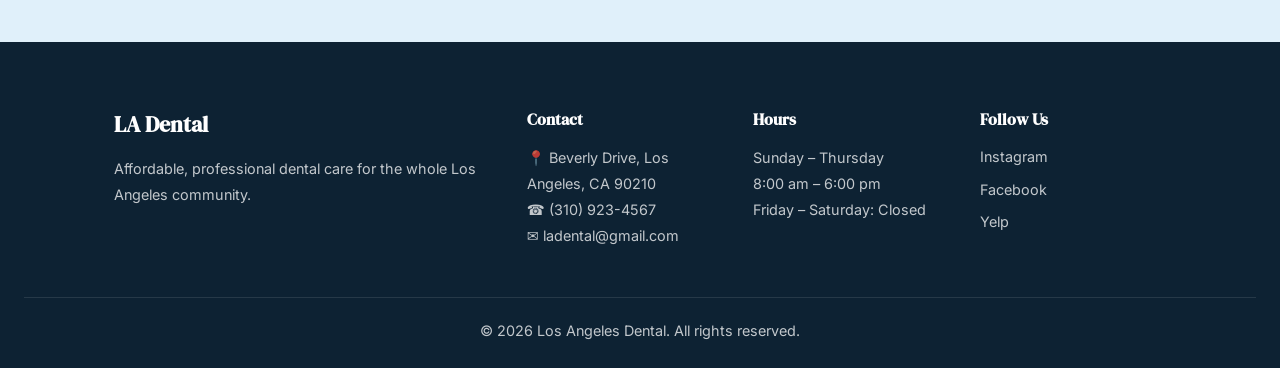
==== commit 71c9f4c1: "Replace emergency images, adjust cosmetic and dentist photo positions" ====
--- a/index.html
+++ b/index.html
@@ -61,7 +61,7 @@
   <section class="about section" id="about">
     <div class="container about-grid">
       <div class="about-image-wrap">
-        <img src="dentist picture.jpeg" alt="Dr. David Cohen" class="doctor-photo" />
+        <img src="dentist picture.jpeg" alt="Dr. David Cohen" class="doctor-photo" style="object-position: center 60%;" />
       </div>
       <div class="about-text">
         <p class="section-label">Meet Your Doctor</p>
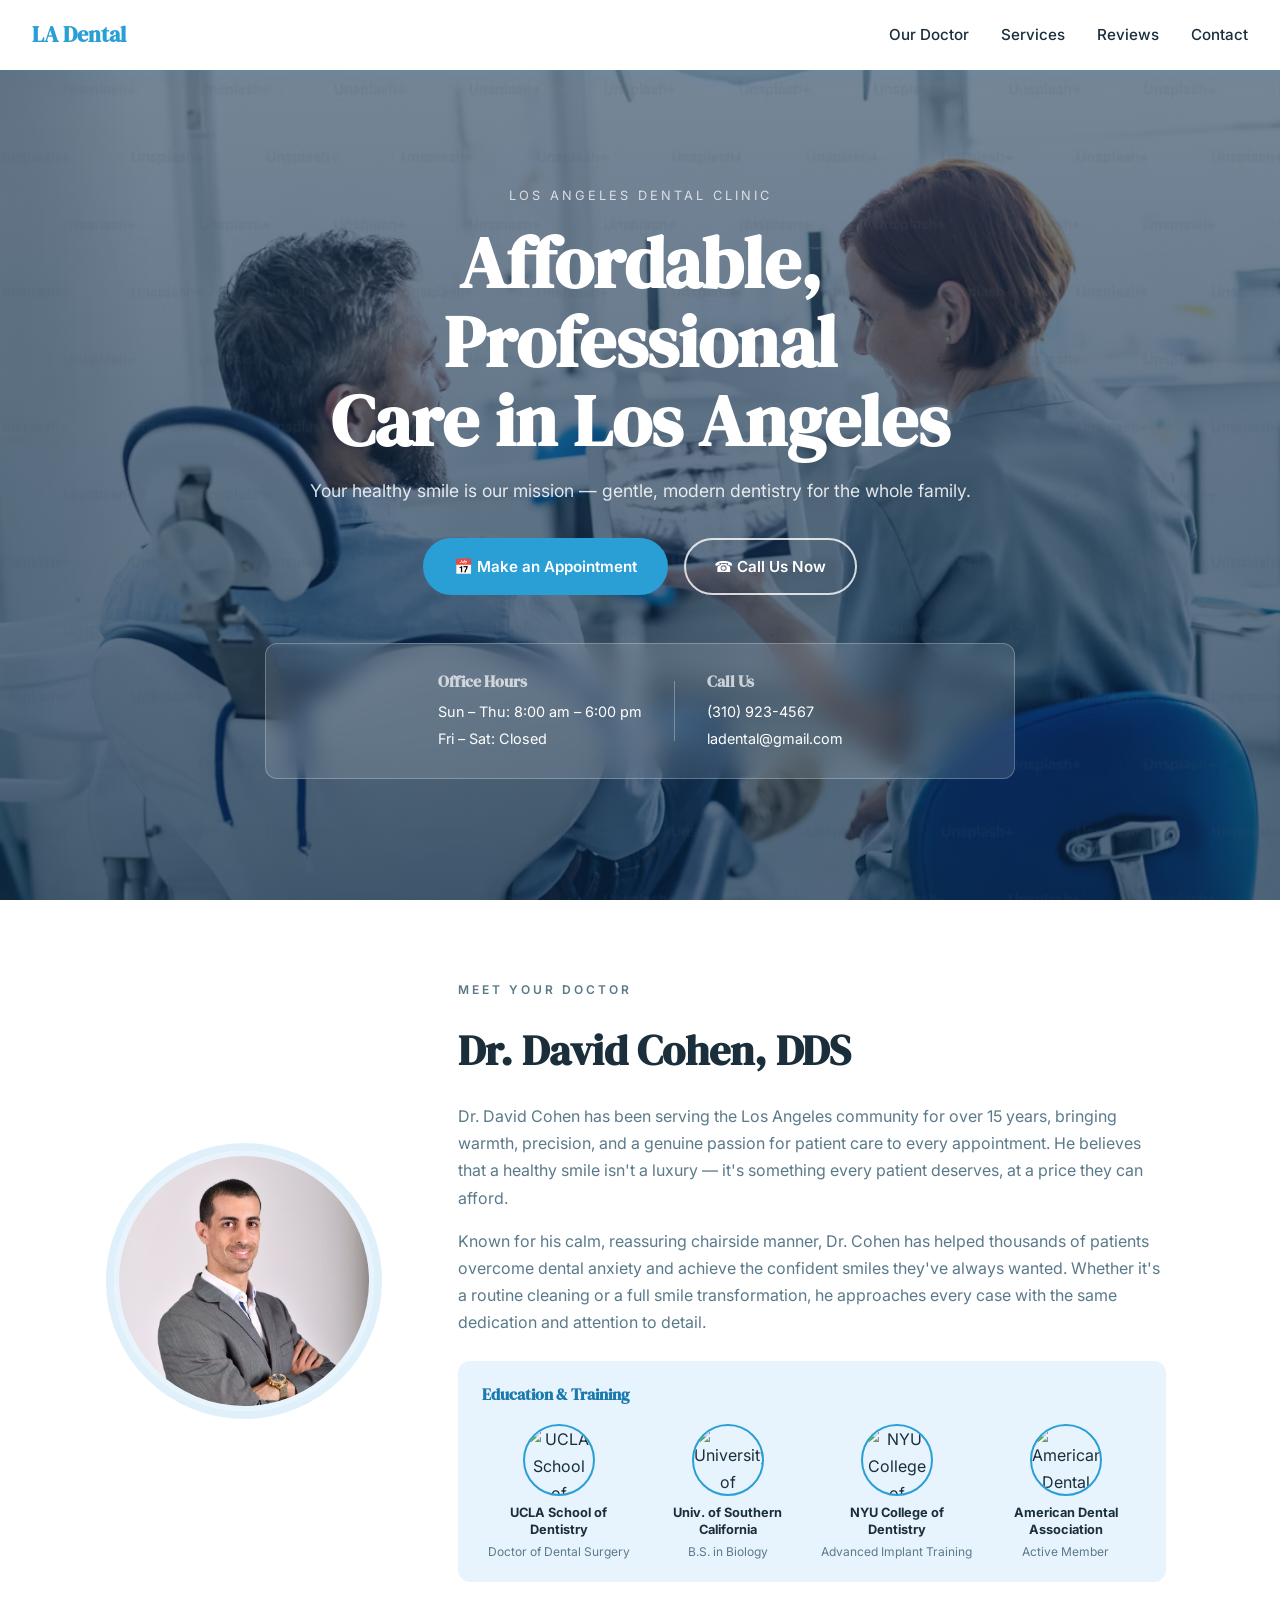
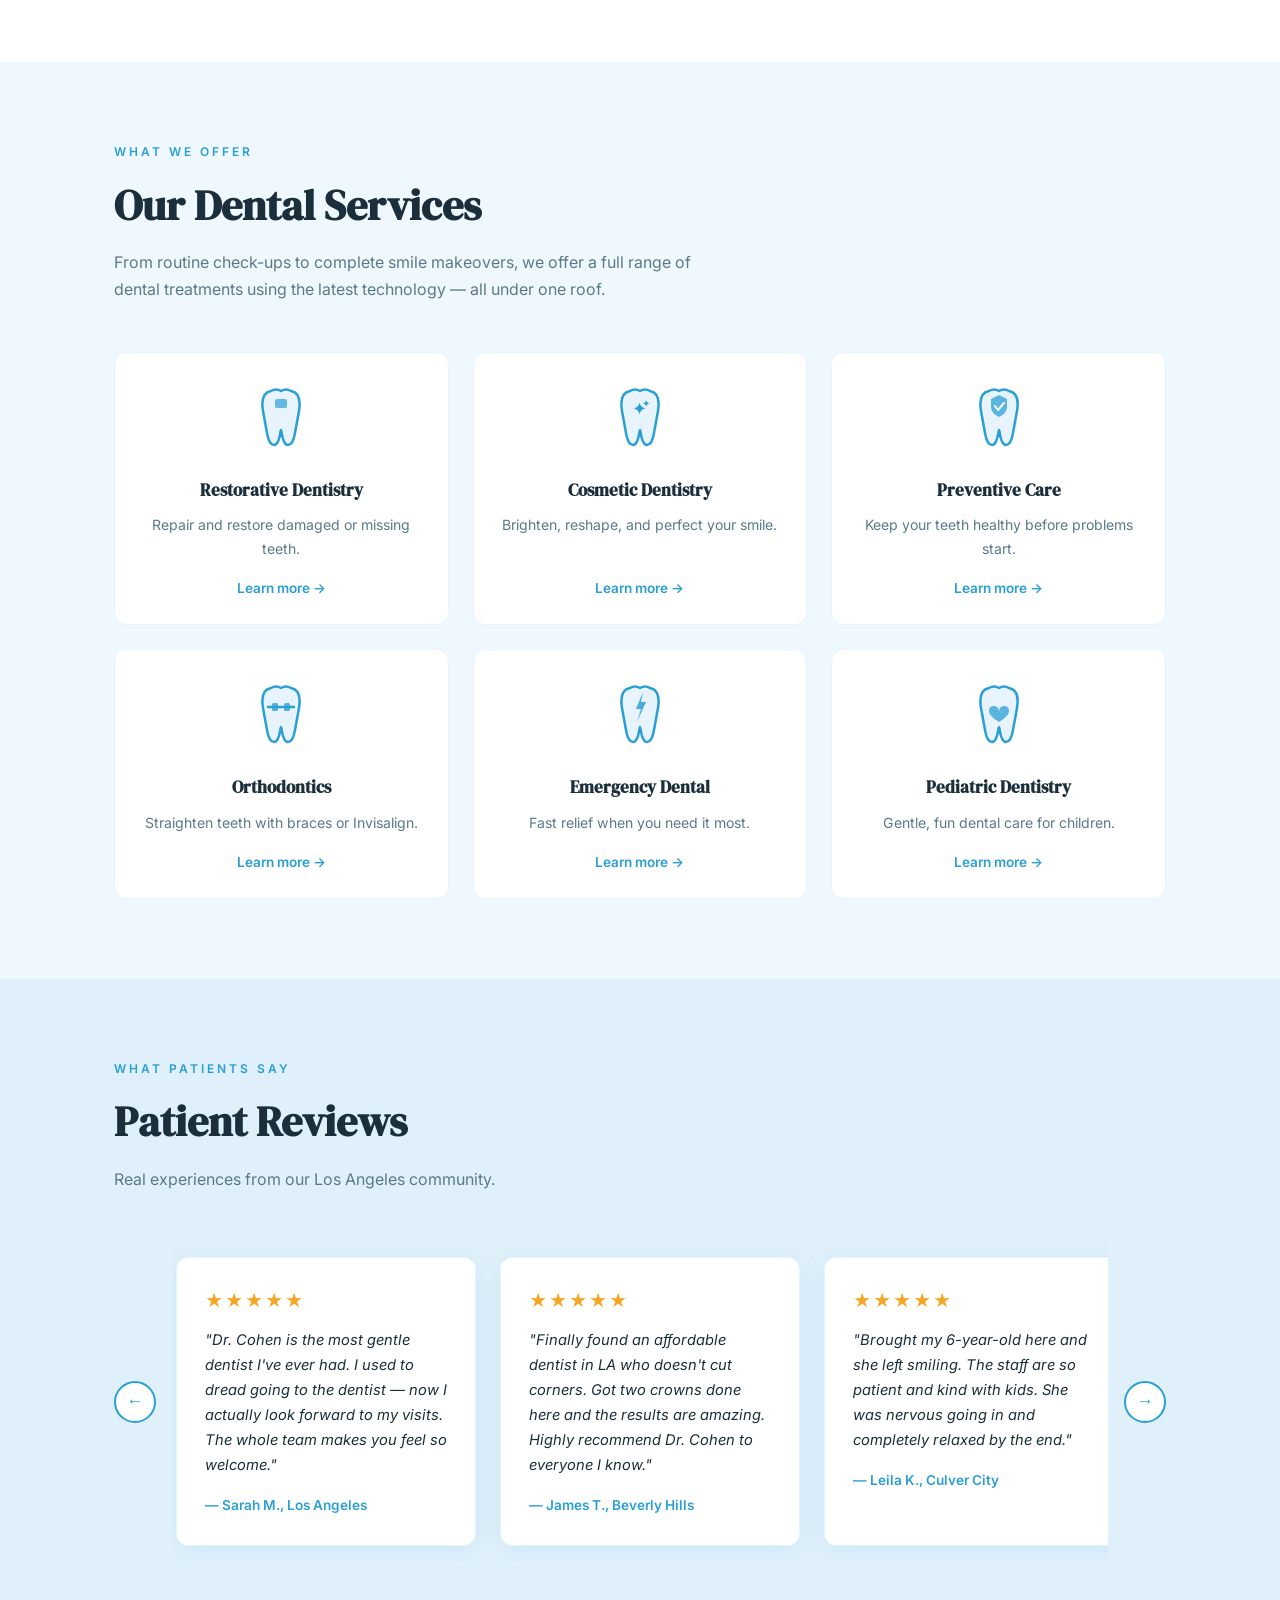
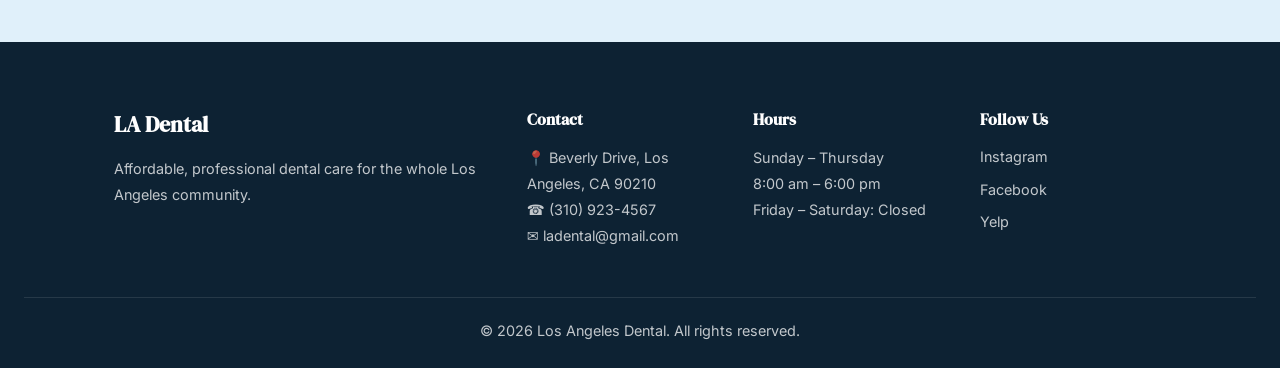
==== commit ef1c287e: "Adjust image positions across multiple pages" ====
--- a/index.html
+++ b/index.html
@@ -61,7 +61,7 @@
   <section class="about section" id="about">
     <div class="container about-grid">
       <div class="about-image-wrap">
-        <img src="dentist picture.jpeg" alt="Dr. David Cohen" class="doctor-photo" style="object-position: center 60%;" />
+        <img src="dentist picture.jpeg" alt="Dr. David Cohen" class="doctor-photo" style="object-position: center 15%;" />
       </div>
       <div class="about-text">
         <p class="section-label">Meet Your Doctor</p>
